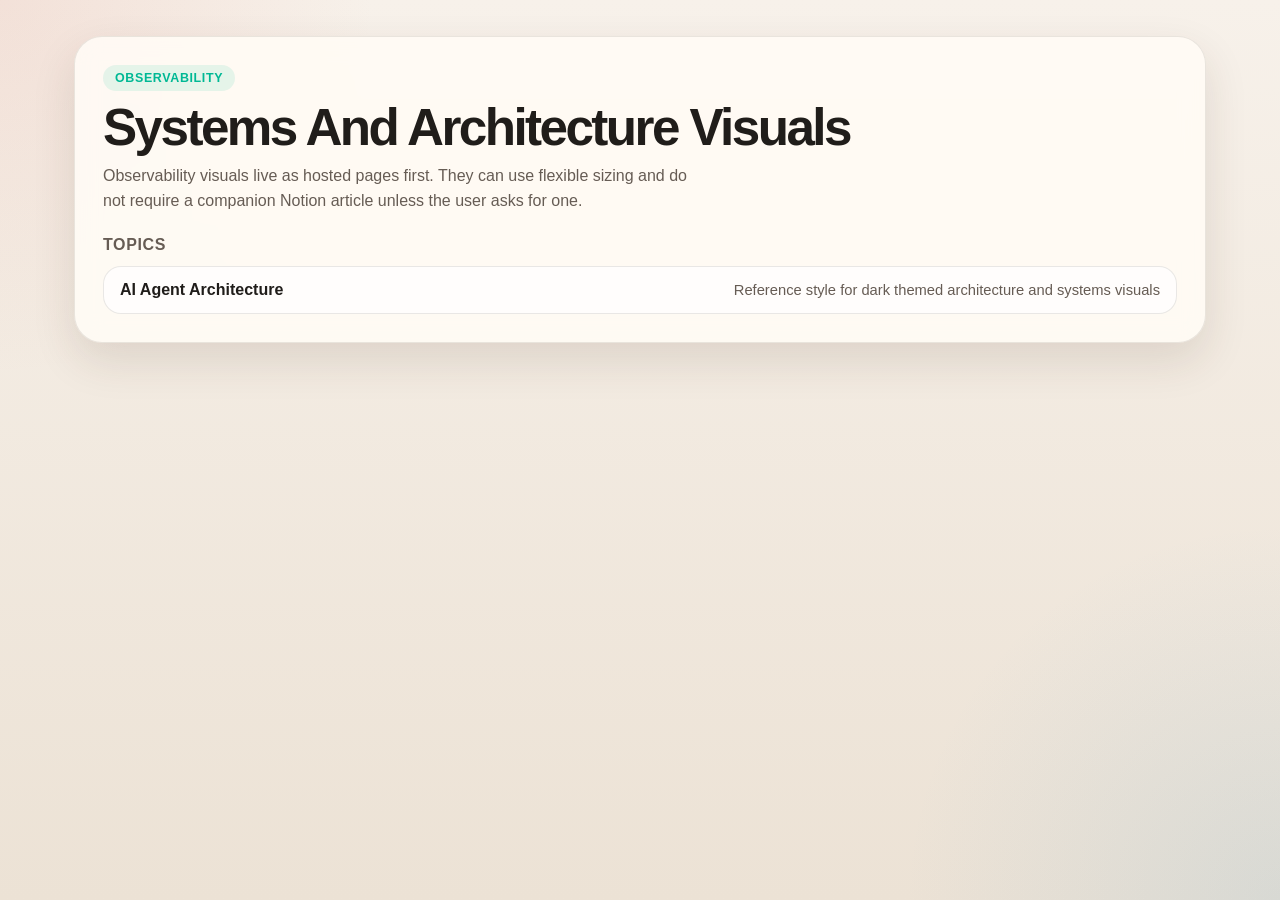
==== observability/index.html @ 3668d21a "Add category steering and observability structure" ====
<!DOCTYPE html>
<html lang="en">
<head>
  <meta charset="UTF-8" />
  <meta name="viewport" content="width=device-width, initial-scale=1.0" />
  <title>Observability Visualisations</title>
  <link rel="stylesheet" href="../shared/themes/catalog.css" />
</head>
<body>
  <main>
    <section class="shell">
      <div class="eyebrow observability">Observability</div>
      <h1>Systems And Architecture Visuals</h1>
      <p class="lede">Observability visuals live as hosted pages first. They can use flexible sizing and do not require a companion Notion article unless the user asks for one.</p>

      <section class="section">
        <h2 class="section-title">Topics</h2>
        <div class="topic-list">
          <div class="topic-item">
            <a href="./ai-agent-architecture/overview/">AI Agent Architecture</a>
            <span>Reference style for dark themed architecture and systems visuals</span>
          </div>
        </div>
      </section>
    </section>
  </main>
</body>
</html>
---- shared/themes/catalog.css ----
:root {
  color-scheme: light;
  --page-bg:
    radial-gradient(circle at top left, rgba(213, 109, 90, 0.12), transparent 24%),
    radial-gradient(circle at bottom right, rgba(94, 162, 203, 0.14), transparent 24%),
    linear-gradient(180deg, #f7f1ea 0%, #ece2d5 100%);
  --panel: rgba(255, 251, 245, 0.92);
  --panel-strong: rgba(255, 255, 255, 0.84);
  --ink: #201d1a;
  --muted: #665c54;
  --line: rgba(102, 92, 84, 0.14);
  --shadow: 0 18px 44px rgba(64, 39, 25, 0.12);
  --radius-xl: 28px;
  --radius-lg: 22px;
  --accent-veterinary: #875229;
  --accent-observability: #00b894;
  --accent-observability-2: #7c6aef;
}

* {
  box-sizing: border-box;
}

body {
  margin: 0;
  min-height: 100vh;
  font-family: "Avenir Next", "Trebuchet MS", sans-serif;
  color: var(--ink);
  background: var(--page-bg);
}

main {
  max-width: 1180px;
  margin: 0 auto;
  padding: 36px 24px 56px;
}

.shell {
  background: var(--panel);
  border: 1px solid var(--line);
  border-radius: var(--radius-xl);
  box-shadow: var(--shadow);
  padding: 28px;
  backdrop-filter: blur(12px);
}

.eyebrow {
  display: inline-flex;
  width: fit-content;
  padding: 6px 12px;
  border-radius: 999px;
  font-size: 0.78rem;
  font-weight: 700;
  letter-spacing: 0.05em;
  text-transform: uppercase;
  background: rgba(175, 130, 36, 0.12);
  color: var(--accent-veterinary);
}

.eyebrow.observability {
  background: rgba(0, 184, 148, 0.1);
  color: var(--accent-observability);
}

h1,
h2,
h3,
p {
  margin: 0;
}

h1 {
  margin-top: 12px;
  font-size: clamp(2.3rem, 4vw, 4rem);
  line-height: 0.96;
  letter-spacing: -0.05em;
}

.lede {
  margin-top: 12px;
  max-width: 68ch;
  color: var(--muted);
  line-height: 1.55;
}

.section {
  margin-top: 22px;
}

.section-title {
  margin-bottom: 12px;
  font-size: 1rem;
  text-transform: uppercase;
  letter-spacing: 0.04em;
  color: var(--muted);
}

.grid {
  display: grid;
  grid-template-columns: repeat(auto-fit, minmax(280px, 1fr));
  gap: 18px;
}

.card {
  display: grid;
  gap: 12px;
  padding: 22px;
  border: 1px solid var(--line);
  border-radius: var(--radius-lg);
  background: var(--panel-strong);
}

.card h2 {
  font-size: 1.35rem;
  letter-spacing: -0.03em;
}

.card p,
.meta-list li {
  color: var(--muted);
  line-height: 1.5;
}

.meta-list {
  margin: 0;
  padding-left: 18px;
}

.actions {
  display: flex;
  flex-wrap: wrap;
  gap: 10px;
  margin-top: 4px;
}

.button {
  display: inline-flex;
  width: fit-content;
  text-decoration: none;
  color: #fff;
  background: var(--ink);
  border-radius: 999px;
  padding: 10px 14px;
  font-weight: 600;
}

.button.alt {
  color: var(--ink);
  background: rgba(32, 29, 26, 0.08);
}

.topic-list {
  display: grid;
  gap: 10px;
}

.topic-item {
  display: flex;
  justify-content: space-between;
  gap: 12px;
  align-items: baseline;
  padding: 14px 16px;
  border: 1px solid var(--line);
  border-radius: 18px;
  background: rgba(255, 255, 255, 0.72);
}

.topic-item a {
  color: inherit;
  text-decoration: none;
  font-weight: 700;
}

.topic-item span {
  color: var(--muted);
  font-size: 0.92rem;
}

@media (max-width: 720px) {
  main {
    padding-inline: 16px;
  }

  .shell {
    padding: 22px;
  }

  .topic-item {
    display: grid;
  }
}
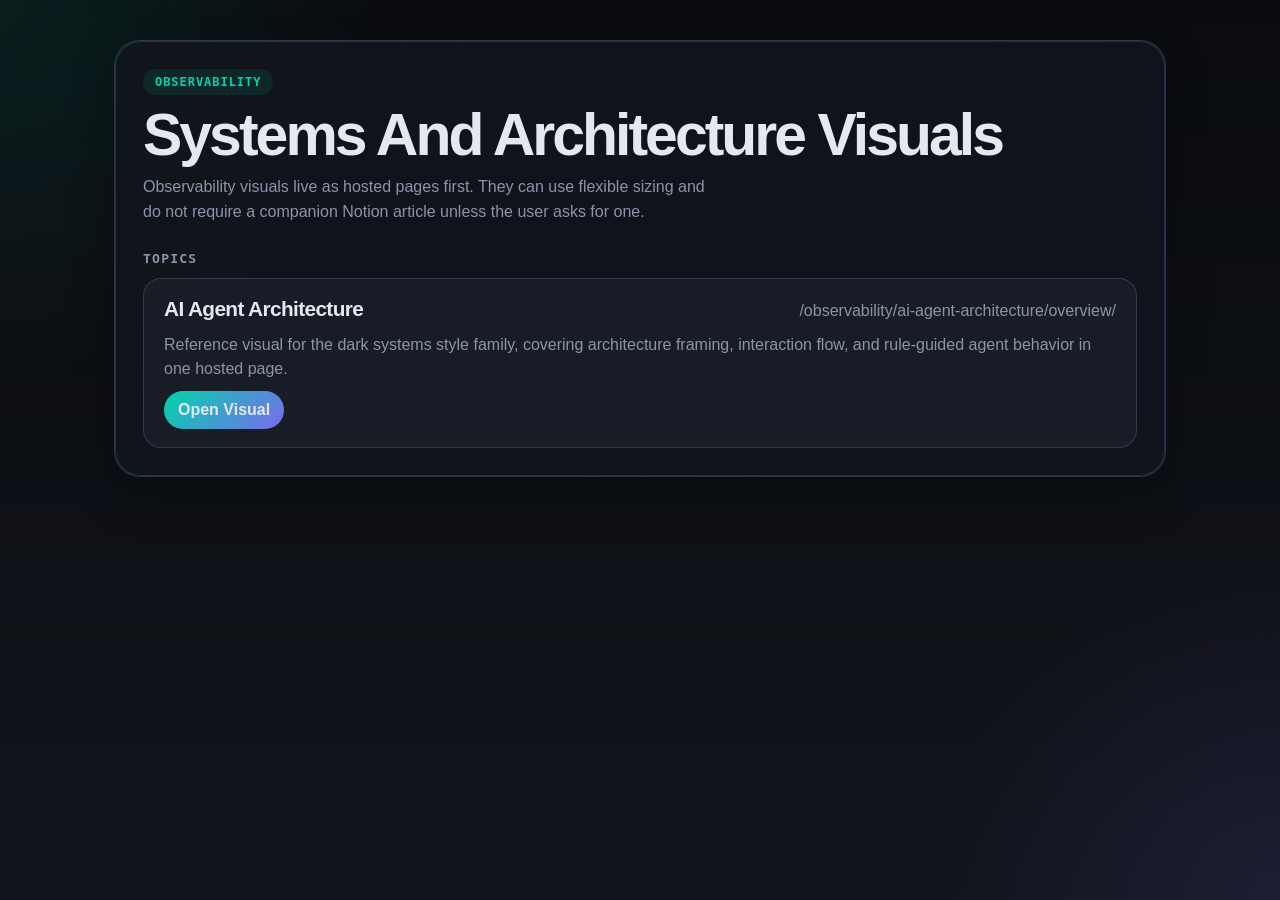
==== commit 80c1ea20: "Make root page a neutral visual directory" ====
--- a/observability/index.html
+++ b/observability/index.html
@@ -4,21 +4,25 @@
   <meta charset="UTF-8" />
   <meta name="viewport" content="width=device-width, initial-scale=1.0" />
   <title>Observability Visualisations</title>
-  <link rel="stylesheet" href="../shared/themes/catalog.css" />
+  <link rel="stylesheet" href="../shared/themes/observability-directory.css" />
 </head>
 <body>
   <main>
     <section class="shell">
-      <div class="eyebrow observability">Observability</div>
+      <div class="eyebrow">Observability</div>
       <h1>Systems And Architecture Visuals</h1>
       <p class="lede">Observability visuals live as hosted pages first. They can use flexible sizing and do not require a companion Notion article unless the user asks for one.</p>
 
       <section class="section">
         <h2 class="section-title">Topics</h2>
         <div class="topic-list">
-          <div class="topic-item">
-            <a href="./ai-agent-architecture/overview/">AI Agent Architecture</a>
-            <span>Reference style for dark themed architecture and systems visuals</span>
+          <div class="topic">
+            <div class="topic-top">
+              <h2>AI Agent Architecture</h2>
+              <span>/observability/ai-agent-architecture/overview/</span>
+            </div>
+            <p>Reference visual for the dark systems style family, covering architecture framing, interaction flow, and rule-guided agent behavior in one hosted page.</p>
+            <a href="./ai-agent-architecture/overview/">Open Visual</a>
           </div>
         </div>
       </section>
--- a/shared/themes/observability-directory.css
+++ b/shared/themes/observability-directory.css
@@ -0,0 +1,157 @@
+:root {
+  color-scheme: dark;
+  --bg:
+    radial-gradient(circle at top left, rgba(0, 212, 170, 0.09), transparent 24%),
+    radial-gradient(circle at bottom right, rgba(124, 106, 239, 0.12), transparent 22%),
+    linear-gradient(180deg, #0a0c10 0%, #11141b 100%);
+  --panel: rgba(18, 21, 28, 0.94);
+  --panel-strong: rgba(26, 30, 40, 0.9);
+  --ink: #e4e8f0;
+  --muted: #8c94a8;
+  --line: rgba(58, 64, 85, 0.8);
+  --shadow: 0 18px 44px rgba(0, 0, 0, 0.28);
+  --accent: #00d4aa;
+  --accent-2: #7c6aef;
+}
+
+* {
+  box-sizing: border-box;
+}
+
+body {
+  margin: 0;
+  min-height: 100vh;
+  background: var(--bg);
+  color: var(--ink);
+  font-family: "DM Sans", "Avenir Next", sans-serif;
+}
+
+main {
+  max-width: 1100px;
+  margin: 0 auto;
+  padding: 40px 24px 56px;
+}
+
+.shell {
+  position: relative;
+  background: var(--panel);
+  border: 1px solid var(--line);
+  border-radius: 26px;
+  box-shadow: var(--shadow);
+  padding: 28px;
+}
+
+.shell::before {
+  content: "";
+  position: absolute;
+  inset: 0;
+  border-radius: 26px;
+  padding: 1px;
+  background: linear-gradient(135deg, rgba(0, 212, 170, 0.24), rgba(124, 106, 239, 0.24));
+  -webkit-mask: linear-gradient(#fff 0 0) content-box, linear-gradient(#fff 0 0);
+  -webkit-mask-composite: xor;
+  mask-composite: exclude;
+  pointer-events: none;
+}
+
+.eyebrow {
+  display: inline-flex;
+  padding: 6px 12px;
+  border-radius: 999px;
+  background: rgba(0, 212, 170, 0.1);
+  color: var(--accent);
+  text-transform: uppercase;
+  letter-spacing: 0.08em;
+  font-size: 0.75rem;
+  font-weight: 700;
+  font-family: "JetBrains Mono", monospace;
+}
+
+h1,
+h2,
+p {
+  margin: 0;
+}
+
+h1 {
+  margin-top: 12px;
+  font-size: clamp(2.4rem, 4.6vw, 4.4rem);
+  line-height: 0.95;
+  letter-spacing: -0.05em;
+}
+
+.lede {
+  margin-top: 12px;
+  max-width: 64ch;
+  color: var(--muted);
+  line-height: 1.56;
+}
+
+.section {
+  margin-top: 26px;
+}
+
+.section-title {
+  margin-bottom: 12px;
+  font-size: 0.82rem;
+  text-transform: uppercase;
+  letter-spacing: 0.09em;
+  color: var(--muted);
+  font-family: "JetBrains Mono", monospace;
+}
+
+.topic-list {
+  display: grid;
+  gap: 14px;
+}
+
+.topic {
+  display: grid;
+  gap: 10px;
+  padding: 18px 20px;
+  border: 1px solid var(--line);
+  border-radius: 18px;
+  background: var(--panel-strong);
+}
+
+.topic-top {
+  display: flex;
+  justify-content: space-between;
+  gap: 12px;
+  align-items: baseline;
+}
+
+.topic h2 {
+  font-size: 1.3rem;
+  letter-spacing: -0.03em;
+}
+
+.topic p,
+.topic span {
+  color: var(--muted);
+  line-height: 1.5;
+}
+
+.topic a {
+  width: fit-content;
+  text-decoration: none;
+  color: var(--ink);
+  background: linear-gradient(135deg, var(--accent), var(--accent-2));
+  border-radius: 999px;
+  padding: 10px 14px;
+  font-weight: 700;
+}
+
+@media (max-width: 720px) {
+  main {
+    padding-inline: 16px;
+  }
+
+  .shell {
+    padding: 22px;
+  }
+
+  .topic-top {
+    display: grid;
+  }
+}
